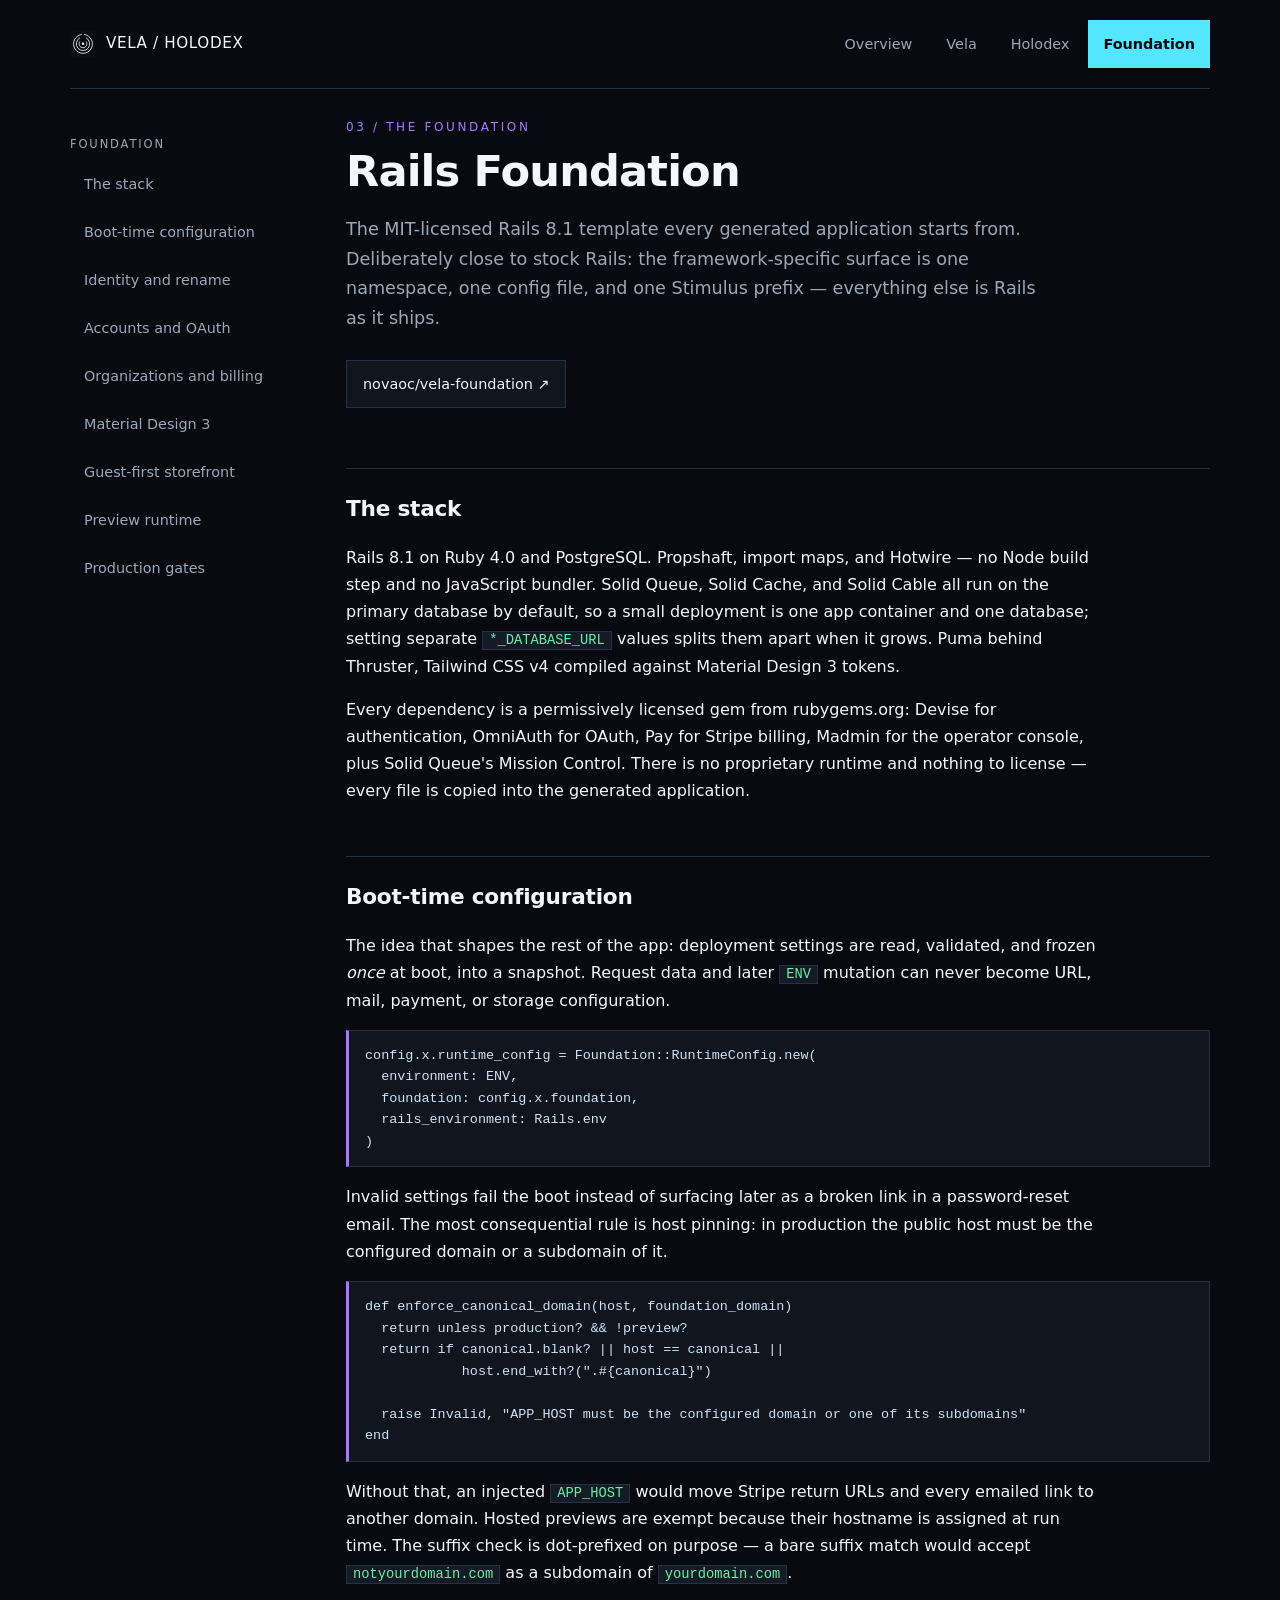
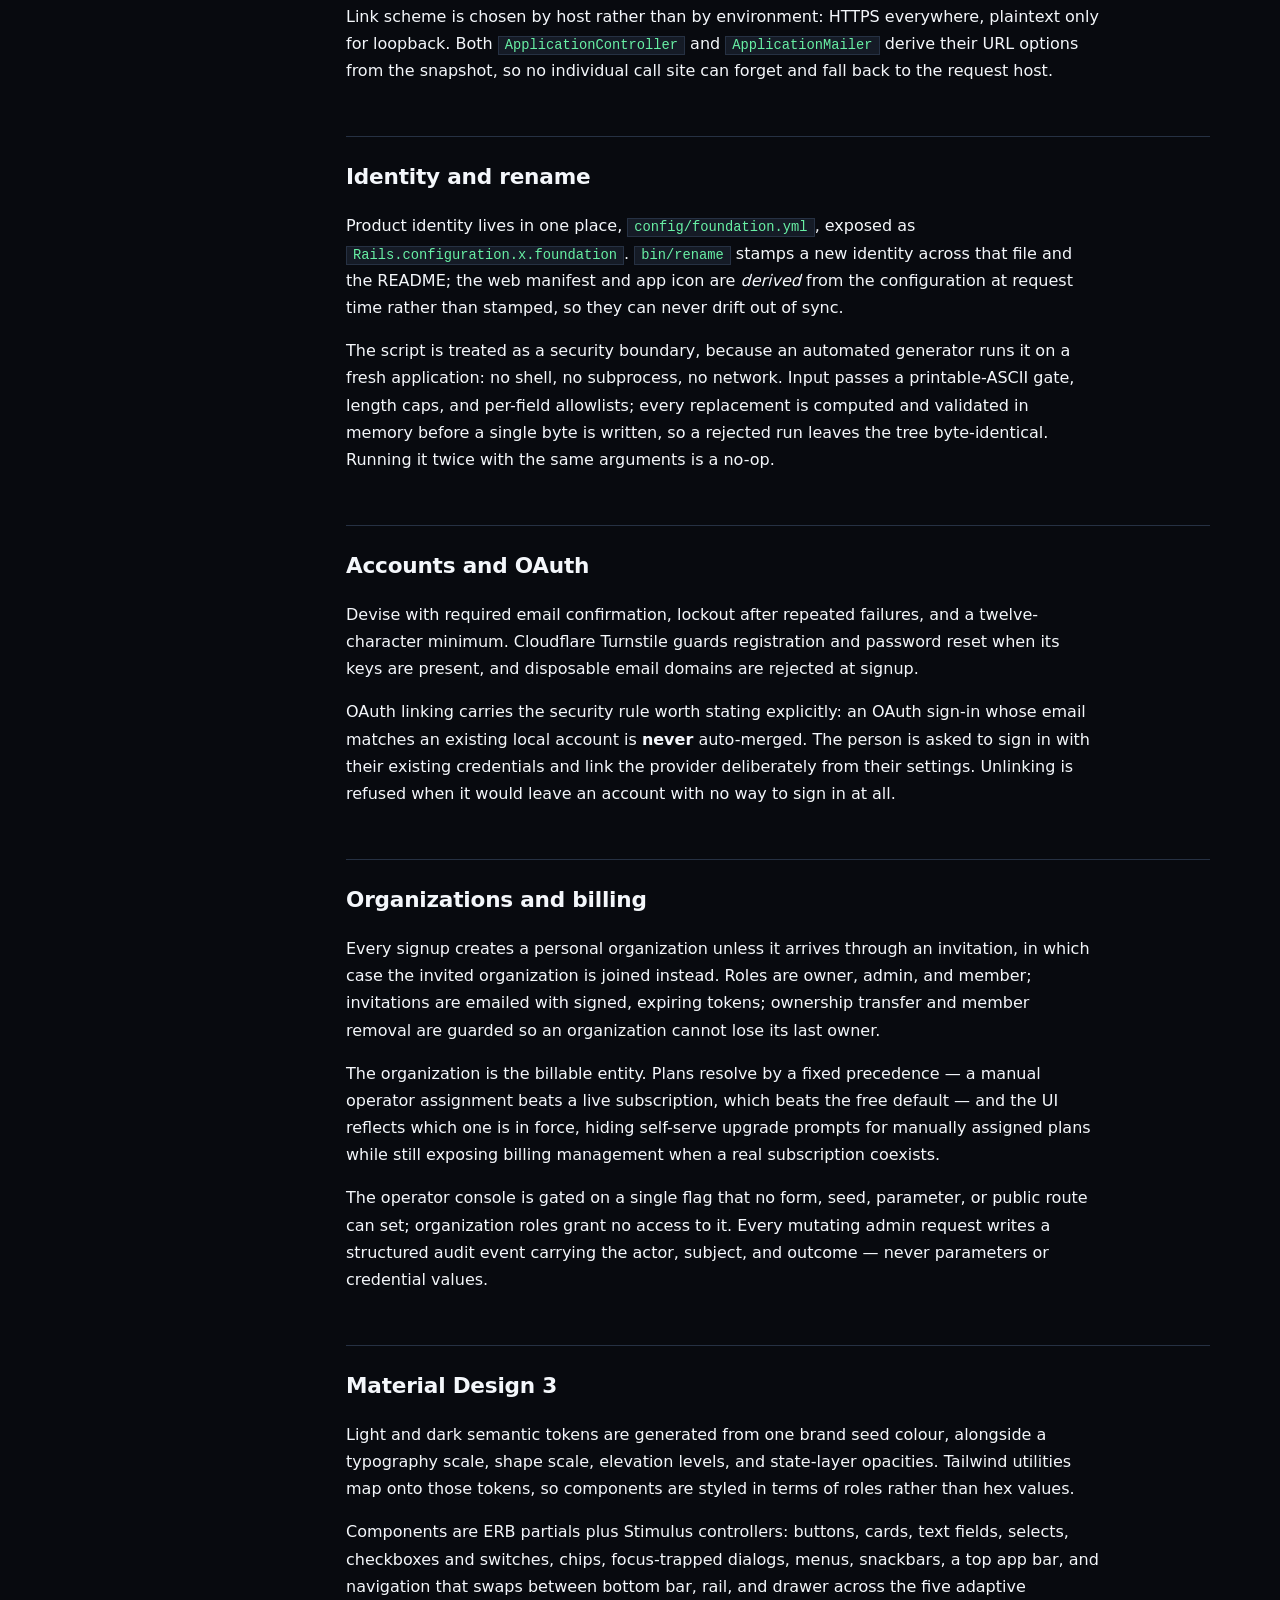
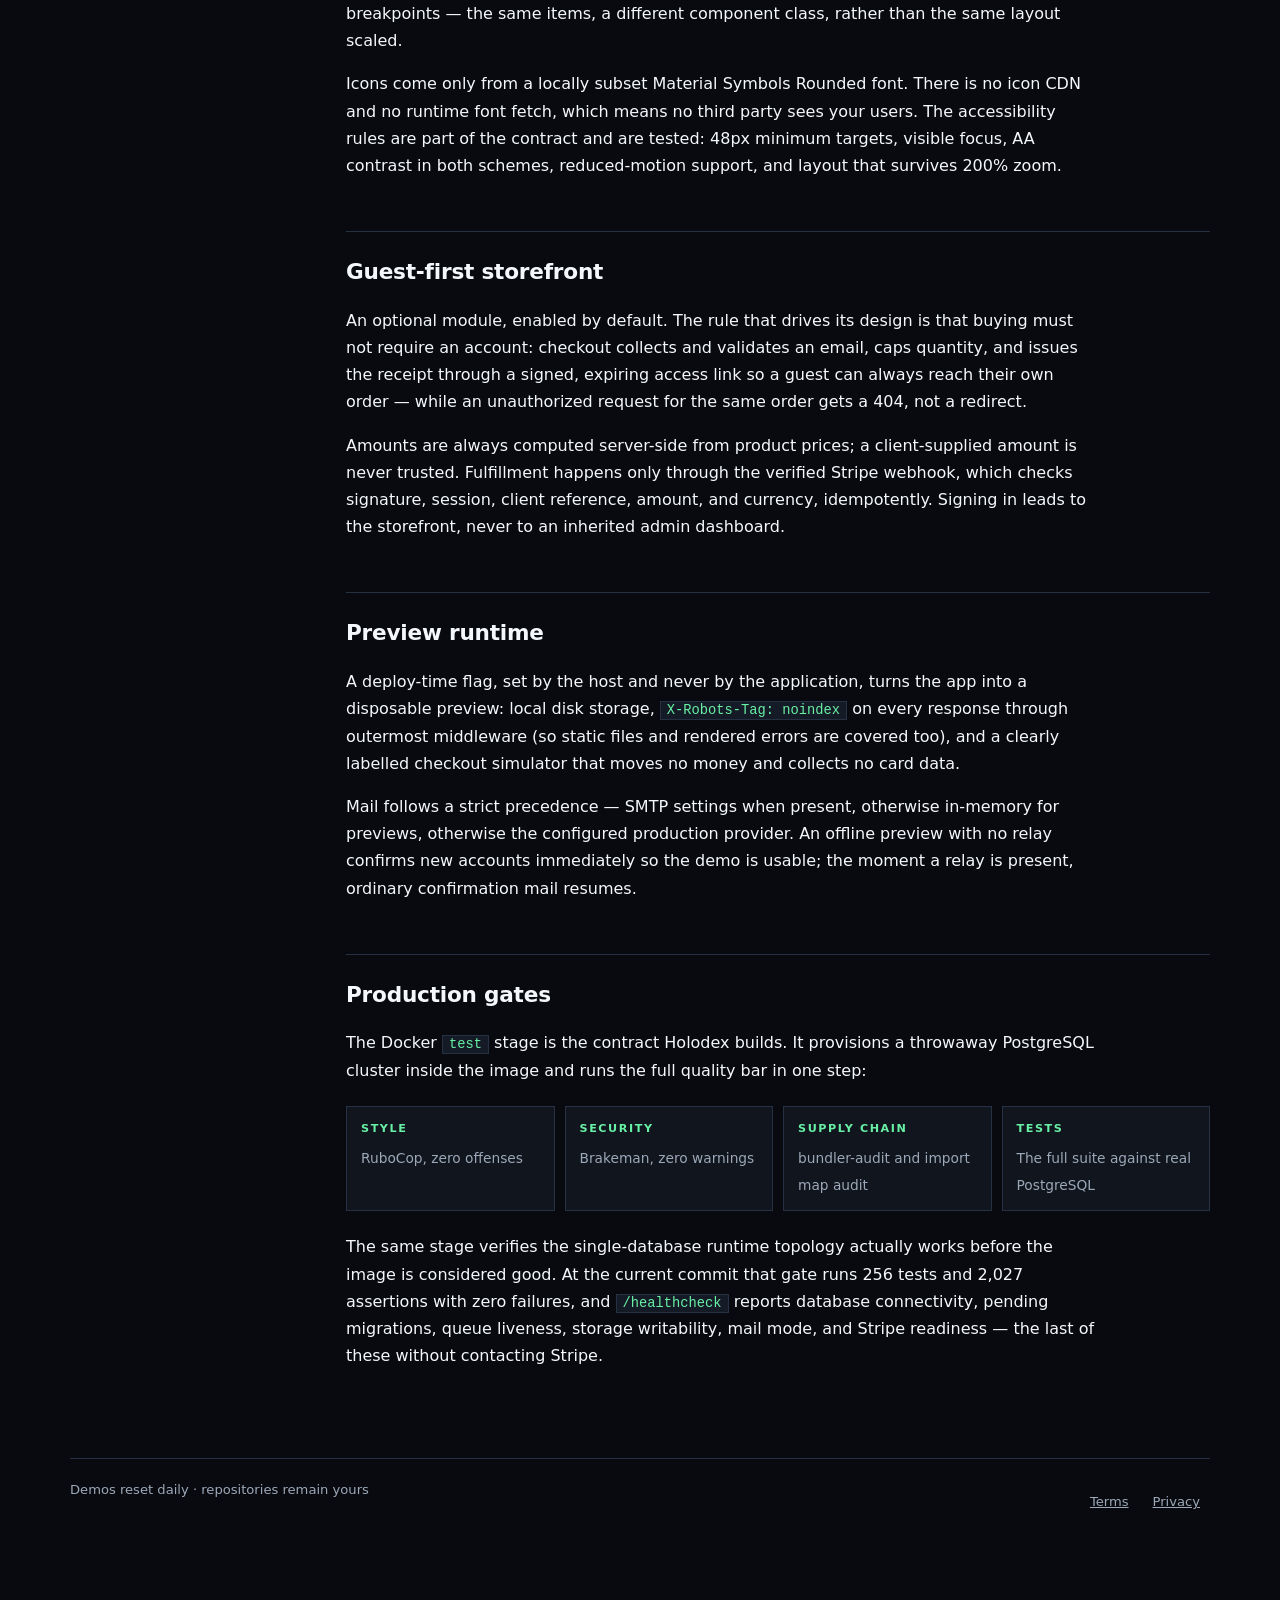
==== docs/docs-foundation.html @ c1f2a002 "Add a documentation site and the foundation as the third project The landing page presented two repo" ====
<!doctype html>
<html lang="en">
<head>
  <meta charset="utf-8">
  <meta name="viewport" content="width=device-width, initial-scale=1">
  <title>Rails Foundation · architecture and code</title>
  <meta name="description" content="How the Vela Rails foundation is built: Rails 8.1 on the Solid stack, a validated boot-time config snapshot, Material Design 3 tokens, and a guest-first storefront.">
  <link rel="stylesheet" href="docs.css">
  <link rel="icon" href="vela-orbits.svg" type="image/svg+xml">
</head>
<body>
  <div class="docs-shell">
    <header class="docs-top">
      <a class="brand" href="index.html"><img src="vela-orbits.svg" alt="">Vela / Holodex</a>
      <nav class="docs-nav" aria-label="Documentation">
        <a href="docs.html">Overview</a>
        <a href="docs-vela.html">Vela</a>
        <a href="docs-holodex.html">Holodex</a>
        <a href="docs-foundation.html" aria-current="page">Foundation</a>
      </nav>
    </header>

    <div class="docs-body">
      <aside class="docs-aside">
        <nav aria-label="On this page">
          <span class="aside-title">Foundation</span>
          <a href="#stack">The stack</a>
          <a href="#runtime">Boot-time configuration</a>
          <a href="#identity">Identity and rename</a>
          <a href="#auth">Accounts and OAuth</a>
          <a href="#orgs">Organizations and billing</a>
          <a href="#md3">Material Design 3</a>
          <a href="#storefront">Guest-first storefront</a>
          <a href="#preview">Preview runtime</a>
          <a href="#gates">Production gates</a>
        </nav>
      </aside>

      <main class="docs-main">
        <p class="eyebrow">03 / The foundation</p>
        <h1>Rails Foundation</h1>
        <p class="lede">The MIT-licensed Rails 8.1 template every generated application starts from. Deliberately close to stock Rails: the framework-specific surface is one namespace, one config file, and one Stimulus prefix — everything else is Rails as it ships.</p>

        <a class="repo-link" href="https://github.com/novaoc/vela-foundation">novaoc/vela-foundation ↗</a>

        <h2 id="stack">The stack</h2>
        <p>Rails 8.1 on Ruby 4.0 and PostgreSQL. Propshaft, import maps, and Hotwire — no Node build step and no JavaScript bundler. Solid Queue, Solid Cache, and Solid Cable all run on the primary database by default, so a small deployment is one app container and one database; setting separate <code>*_DATABASE_URL</code> values splits them apart when it grows. Puma behind Thruster, Tailwind CSS v4 compiled against Material Design 3 tokens.</p>
        <p>Every dependency is a permissively licensed gem from rubygems.org: Devise for authentication, OmniAuth for OAuth, Pay for Stripe billing, Madmin for the operator console, plus Solid Queue's Mission Control. There is no proprietary runtime and nothing to license — every file is copied into the generated application.</p>

        <h2 id="runtime">Boot-time configuration</h2>
        <p>The idea that shapes the rest of the app: deployment settings are read, validated, and frozen <em>once</em> at boot, into a snapshot. Request data and later <code>ENV</code> mutation can never become URL, mail, payment, or storage configuration.</p>
        <pre><code>config.x.runtime_config = Foundation::RuntimeConfig.new(
  environment: ENV,
  foundation: config.x.foundation,
  rails_environment: Rails.env
)</code></pre>
        <p>Invalid settings fail the boot instead of surfacing later as a broken link in a password-reset email. The most consequential rule is host pinning: in production the public host must be the configured domain or a subdomain of it.</p>
        <pre><code>def enforce_canonical_domain(host, foundation_domain)
  return unless production? &amp;&amp; !preview?
  return if canonical.blank? || host == canonical ||
            host.end_with?(".#{canonical}")

  raise Invalid, "APP_HOST must be the configured domain or one of its subdomains"
end</code></pre>
        <p>Without that, an injected <code>APP_HOST</code> would move Stripe return URLs and every emailed link to another domain. Hosted previews are exempt because their hostname is assigned at run time. The suffix check is dot-prefixed on purpose — a bare suffix match would accept <code>notyourdomain.com</code> as a subdomain of <code>yourdomain.com</code>.</p>
        <p>Link scheme is chosen by host rather than by environment: HTTPS everywhere, plaintext only for loopback. Both <code>ApplicationController</code> and <code>ApplicationMailer</code> derive their URL options from the snapshot, so no individual call site can forget and fall back to the request host.</p>

        <h2 id="identity">Identity and rename</h2>
        <p>Product identity lives in one place, <code>config/foundation.yml</code>, exposed as <code>Rails.configuration.x.foundation</code>. <code>bin/rename</code> stamps a new identity across that file and the README; the web manifest and app icon are <em>derived</em> from the configuration at request time rather than stamped, so they can never drift out of sync.</p>
        <p>The script is treated as a security boundary, because an automated generator runs it on a fresh application: no shell, no subprocess, no network. Input passes a printable-ASCII gate, length caps, and per-field allowlists; every replacement is computed and validated in memory before a single byte is written, so a rejected run leaves the tree byte-identical. Running it twice with the same arguments is a no-op.</p>

        <h2 id="auth">Accounts and OAuth</h2>
        <p>Devise with required email confirmation, lockout after repeated failures, and a twelve-character minimum. Cloudflare Turnstile guards registration and password reset when its keys are present, and disposable email domains are rejected at signup.</p>
        <p>OAuth linking carries the security rule worth stating explicitly: an OAuth sign-in whose email matches an existing local account is <strong>never</strong> auto-merged. The person is asked to sign in with their existing credentials and link the provider deliberately from their settings. Unlinking is refused when it would leave an account with no way to sign in at all.</p>

        <h2 id="orgs">Organizations and billing</h2>
        <p>Every signup creates a personal organization unless it arrives through an invitation, in which case the invited organization is joined instead. Roles are owner, admin, and member; invitations are emailed with signed, expiring tokens; ownership transfer and member removal are guarded so an organization cannot lose its last owner.</p>
        <p>The organization is the billable entity. Plans resolve by a fixed precedence — a manual operator assignment beats a live subscription, which beats the free default — and the UI reflects which one is in force, hiding self-serve upgrade prompts for manually assigned plans while still exposing billing management when a real subscription coexists.</p>
        <p>The operator console is gated on a single flag that no form, seed, parameter, or public route can set; organization roles grant no access to it. Every mutating admin request writes a structured audit event carrying the actor, subject, and outcome — never parameters or credential values.</p>

        <h2 id="md3">Material Design 3</h2>
        <p>Light and dark semantic tokens are generated from one brand seed colour, alongside a typography scale, shape scale, elevation levels, and state-layer opacities. Tailwind utilities map onto those tokens, so components are styled in terms of roles rather than hex values.</p>
        <p>Components are ERB partials plus Stimulus controllers: buttons, cards, text fields, selects, checkboxes and switches, chips, focus-trapped dialogs, menus, snackbars, a top app bar, and navigation that swaps between bottom bar, rail, and drawer across the five adaptive breakpoints — the same items, a different component class, rather than the same layout scaled.</p>
        <p>Icons come only from a locally subset Material Symbols Rounded font. There is no icon CDN and no runtime font fetch, which means no third party sees your users. The accessibility rules are part of the contract and are tested: 48px minimum targets, visible focus, AA contrast in both schemes, reduced-motion support, and layout that survives 200% zoom.</p>

        <h2 id="storefront">Guest-first storefront</h2>
        <p>An optional module, enabled by default. The rule that drives its design is that buying must not require an account: checkout collects and validates an email, caps quantity, and issues the receipt through a signed, expiring access link so a guest can always reach their own order — while an unauthorized request for the same order gets a 404, not a redirect.</p>
        <p>Amounts are always computed server-side from product prices; a client-supplied amount is never trusted. Fulfillment happens only through the verified Stripe webhook, which checks signature, session, client reference, amount, and currency, idempotently. Signing in leads to the storefront, never to an inherited admin dashboard.</p>

        <h2 id="preview">Preview runtime</h2>
        <p>A deploy-time flag, set by the host and never by the application, turns the app into a disposable preview: local disk storage, <code>X-Robots-Tag: noindex</code> on every response through outermost middleware (so static files and rendered errors are covered too), and a clearly labelled checkout simulator that moves no money and collects no card data.</p>
        <p>Mail follows a strict precedence — SMTP settings when present, otherwise in-memory for previews, otherwise the configured production provider. An offline preview with no relay confirms new accounts immediately so the demo is usable; the moment a relay is present, ordinary confirmation mail resumes.</p>

        <h2 id="gates">Production gates</h2>
        <p>The Docker <code>test</code> stage is the contract Holodex builds. It provisions a throwaway PostgreSQL cluster inside the image and runs the full quality bar in one step:</p>
        <div class="pipeline">
          <div><b>STYLE</b><span>RuboCop, zero offenses</span></div>
          <div><b>SECURITY</b><span>Brakeman, zero warnings</span></div>
          <div><b>SUPPLY CHAIN</b><span>bundler-audit and import map audit</span></div>
          <div><b>TESTS</b><span>The full suite against real PostgreSQL</span></div>
        </div>
        <p>The same stage verifies the single-database runtime topology actually works before the image is considered good. At the current commit that gate runs 256 tests and 2,027 assertions with zero failures, and <code>/healthcheck</code> reports database connectivity, pending migrations, queue liveness, storage writability, mail mode, and Stripe readiness — the last of these without contacting Stripe.</p>
      </main>
    </div>

    <footer class="docs-footer">
      <span>Demos reset daily · repositories remain yours</span>
      <span><a href="terms.html">Terms</a><a href="privacy.html">Privacy</a></span>
    </footer>
  </div>
</body>
</html>
---- docs/docs.css ----
:root {
  color-scheme: dark;
  --ink: #f4f7fb;
  --muted: #9ca8b8;
  --night: #080a0f;
  --panel: #10151e;
  --cyan: #55e6ff;
  --violet: #a779ff;
  --green: #68f0a5;
  --line: #263143;
  --pixel: 4px;
}

* { box-sizing: border-box; }

body {
  margin: 0;
  background: var(--night);
  color: var(--ink);
  font-family: system-ui, -apple-system, "Segoe UI", sans-serif;
  line-height: 1.7;
  -webkit-text-size-adjust: 100%;
}

code, pre, .mono { font-family: ui-monospace, "SFMono-Regular", Consolas, "Liberation Mono", monospace; }

a { color: var(--cyan); }
a:focus-visible, button:focus-visible { outline: 2px solid var(--cyan); outline-offset: 3px; }

/* ── shell ─────────────────────────────────────────────── */

.docs-shell {
  display: grid;
  grid-template-columns: minmax(0, 1fr);
  max-width: 1180px;
  margin: 0 auto;
  padding: 0 20px 96px;
}

.docs-top {
  display: flex;
  flex-wrap: wrap;
  gap: 12px;
  align-items: center;
  justify-content: space-between;
  padding: 20px 0;
  border-bottom: 1px solid var(--line);
  margin-bottom: 28px;
}

.docs-top .brand {
  display: inline-flex;
  align-items: center;
  gap: 10px;
  min-height: 48px;
  color: var(--ink);
  text-decoration: none;
  font-size: 0.95rem;
  letter-spacing: 0.04em;
  text-transform: uppercase;
}
.docs-top .brand img { width: 26px; height: 26px; }

.docs-nav { display: flex; flex-wrap: wrap; gap: 4px; }
.docs-nav a {
  display: inline-flex;
  align-items: center;
  min-height: 48px;
  padding: 0 14px;
  color: var(--muted);
  text-decoration: none;
  font-size: 0.9rem;
  border: 1px solid transparent;
}
.docs-nav a:hover { color: var(--ink); border-color: var(--line); }
.docs-nav a[aria-current="page"] { color: var(--night); background: var(--cyan); font-weight: 600; }

/* ── layout with sidebar ───────────────────────────────── */

.docs-body { display: grid; gap: 40px; grid-template-columns: minmax(0, 1fr); }

@media (min-width: 900px) {
  .docs-body { grid-template-columns: 220px minmax(0, 1fr); gap: 56px; }
  .docs-aside { position: sticky; top: 24px; align-self: start; max-height: calc(100vh - 48px); overflow-y: auto; }
}

.docs-aside nav { display: flex; flex-direction: column; }
.docs-aside .aside-title {
  font-size: 0.72rem;
  letter-spacing: 0.16em;
  text-transform: uppercase;
  color: var(--muted);
  margin: 18px 0 6px;
}
.docs-aside a {
  display: flex;
  align-items: center;
  min-height: 48px;
  padding: 4px 0 4px 12px;
  color: var(--muted);
  text-decoration: none;
  font-size: 0.9rem;
  line-height: 1.35;
  border-left: 2px solid transparent;
}
.docs-aside a:hover { color: var(--ink); border-left-color: var(--line); }

/* ── content ───────────────────────────────────────────── */

.docs-main { min-width: 0; }

.eyebrow {
  font-size: 0.75rem;
  letter-spacing: 0.22em;
  text-transform: uppercase;
  color: var(--violet);
  margin: 0 0 10px;
}

h1 { font-size: clamp(1.9rem, 5vw, 2.7rem); line-height: 1.15; margin: 0 0 14px; letter-spacing: -0.02em; }
h2 {
  font-size: 1.35rem;
  margin: 52px 0 14px;
  padding-top: 22px;
  border-top: 1px solid var(--line);
  letter-spacing: -0.01em;
  scroll-margin-top: 20px;
}
h3 { font-size: 1.02rem; margin: 30px 0 8px; color: var(--cyan); scroll-margin-top: 20px; }

.lede { font-size: 1.1rem; color: var(--muted); max-width: 62ch; }
p, li { max-width: 74ch; }

pre {
  background: var(--panel);
  border: 1px solid var(--line);
  border-left: 3px solid var(--violet);
  padding: 14px 16px;
  overflow-x: auto;
  font-size: 0.84rem;
  line-height: 1.6;
  margin: 16px 0;
}
pre code { color: #cfe3f5; }
:not(pre) > code {
  background: #151b26;
  border: 1px solid var(--line);
  padding: 1px 6px;
  font-size: 0.86em;
  color: var(--green);
}

.note {
  border: 1px solid var(--line);
  border-left: 3px solid var(--cyan);
  background: #0d131c;
  padding: 14px 16px;
  margin: 20px 0;
}
.note strong { color: var(--cyan); }

table { width: 100%; border-collapse: collapse; margin: 18px 0; font-size: 0.92rem; display: block; overflow-x: auto; }
th, td { text-align: left; padding: 9px 12px; border-bottom: 1px solid var(--line); vertical-align: top; }
th { color: var(--muted); font-weight: 600; font-size: 0.78rem; letter-spacing: 0.08em; text-transform: uppercase; white-space: nowrap; }

.pipeline { display: grid; gap: 10px; margin: 22px 0; }
@media (min-width: 720px) { .pipeline { grid-template-columns: repeat(4, 1fr); } }
.pipeline div { border: 1px solid var(--line); background: var(--panel); padding: 12px 14px; }
.pipeline b { display: block; font-size: 0.7rem; letter-spacing: 0.14em; color: var(--green); margin-bottom: 6px; }
.pipeline span { font-size: 0.86rem; color: var(--muted); }

.cardgrid { display: grid; gap: 16px; margin: 28px 0; }
@media (min-width: 760px) { .cardgrid { grid-template-columns: repeat(3, 1fr); } }
.cardgrid a {
  display: block;
  border: 1px solid var(--line);
  background: var(--panel);
  padding: 20px;
  text-decoration: none;
  color: var(--ink);
  transition: border-color 140ms linear, transform 140ms steps(2, end);
}
.cardgrid a:hover { border-color: var(--cyan); transform: translateY(-2px); }
.cardgrid .idx { font-size: 0.7rem; letter-spacing: 0.16em; color: var(--violet); }
.cardgrid h2 { border: 0; margin: 8px 0 6px; padding: 0; font-size: 1.15rem; }
.cardgrid p { color: var(--muted); font-size: 0.9rem; margin: 0; }

.repo-link {
  display: inline-flex;
  align-items: center;
  min-height: 48px;
  gap: 8px;
  padding: 0 16px;
  margin: 8px 10px 8px 0;
  border: 1px solid var(--line);
  background: var(--panel);
  color: var(--ink);
  text-decoration: none;
  font-size: 0.9rem;
}
.repo-link:hover { border-color: var(--cyan); }

footer.docs-footer {
  margin-top: 72px;
  padding-top: 20px;
  border-top: 1px solid var(--line);
  display: flex;
  flex-wrap: wrap;
  gap: 12px;
  justify-content: space-between;
  color: var(--muted);
  font-size: 0.82rem;
}
footer.docs-footer a {
  display: inline-flex;
  align-items: center;
  min-height: 48px;
  padding: 0 10px;
  color: var(--muted);
  margin-left: 4px;
}

@media (prefers-reduced-motion: reduce) {
  * { transition: none !important; }
  .cardgrid a:hover { transform: none; }
}
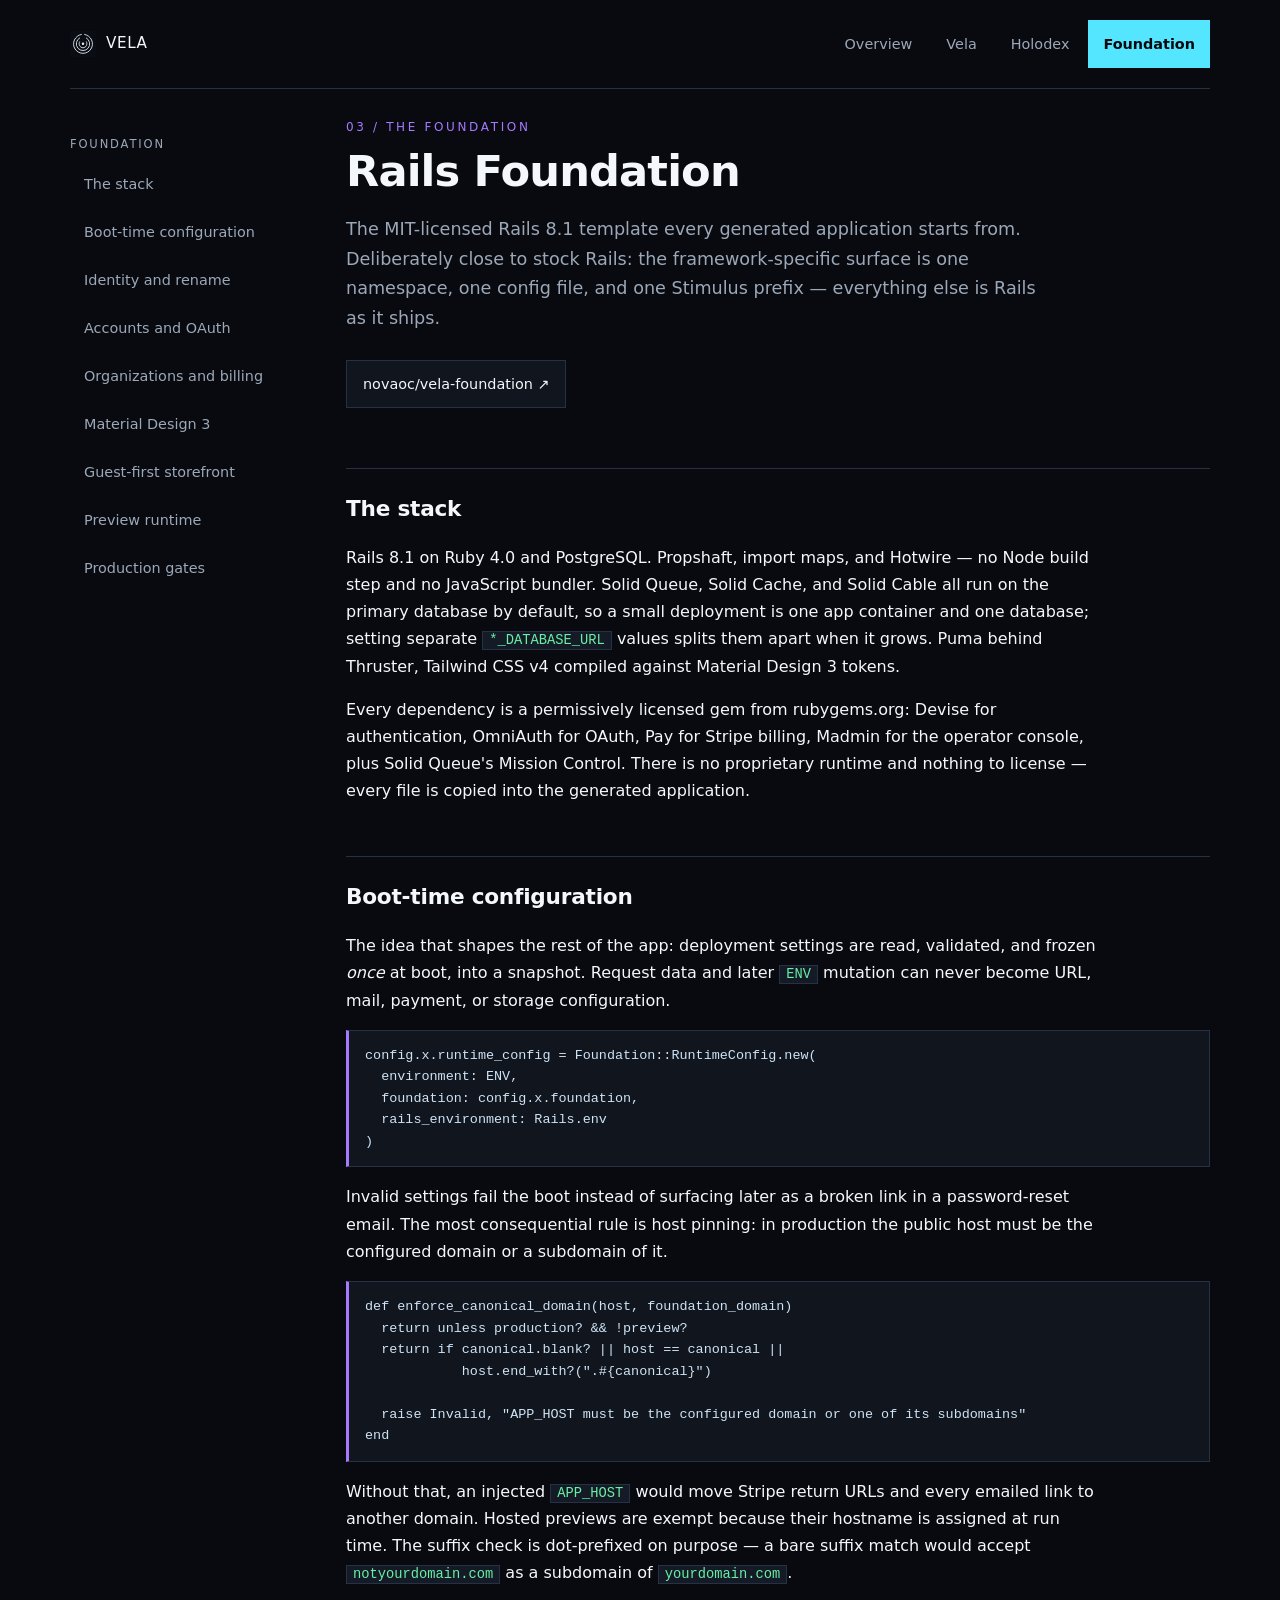
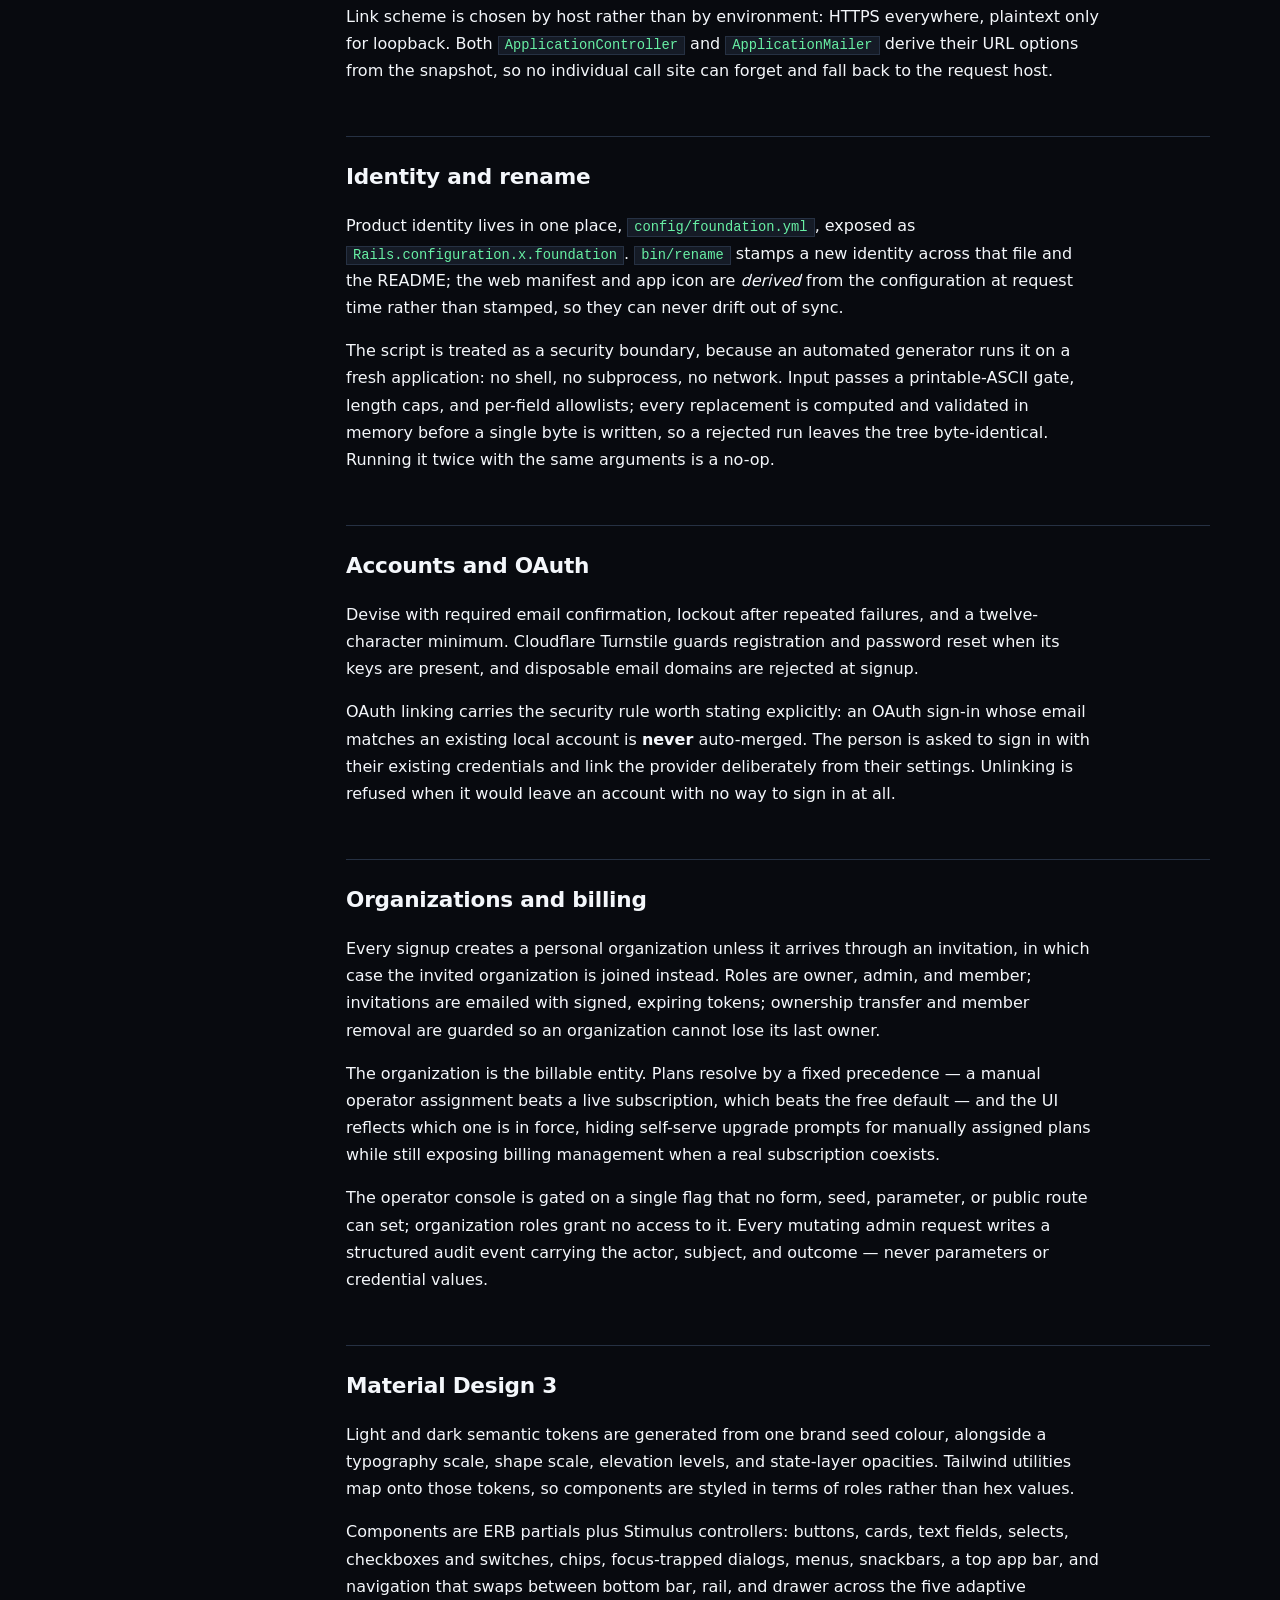
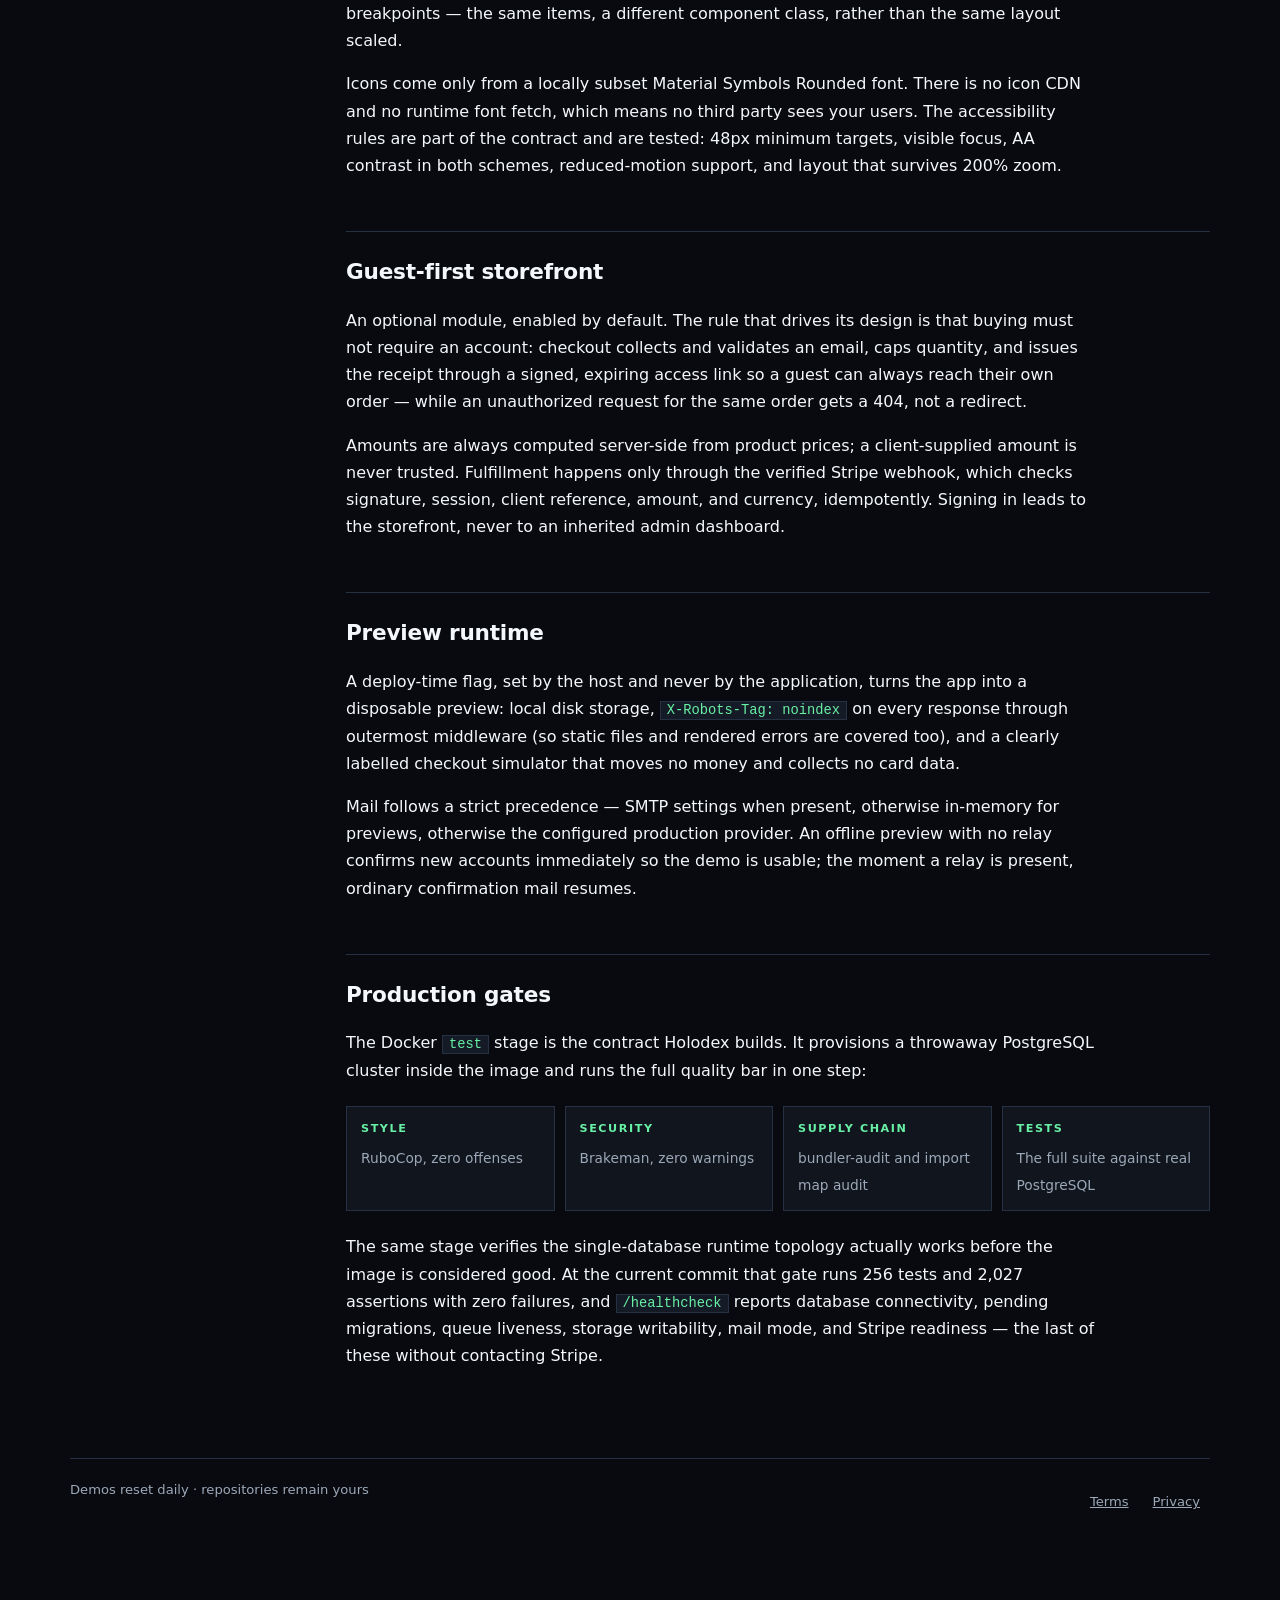
==== commit ba57683d: "Lead with Vela the harness; Holodex becomes an optional plugin The site sold Holodex and treated Vel" ====
--- a/docs/docs-foundation.html
+++ b/docs/docs-foundation.html
@@ -11,7 +11,7 @@
 <body>
   <div class="docs-shell">
     <header class="docs-top">
-      <a class="brand" href="index.html"><img src="vela-orbits.svg" alt="">Vela / Holodex</a>
+      <a class="brand" href="index.html"><img src="vela-orbits.svg" alt="">Vela</a>
       <nav class="docs-nav" aria-label="Documentation">
         <a href="docs.html">Overview</a>
         <a href="docs-vela.html">Vela</a>
